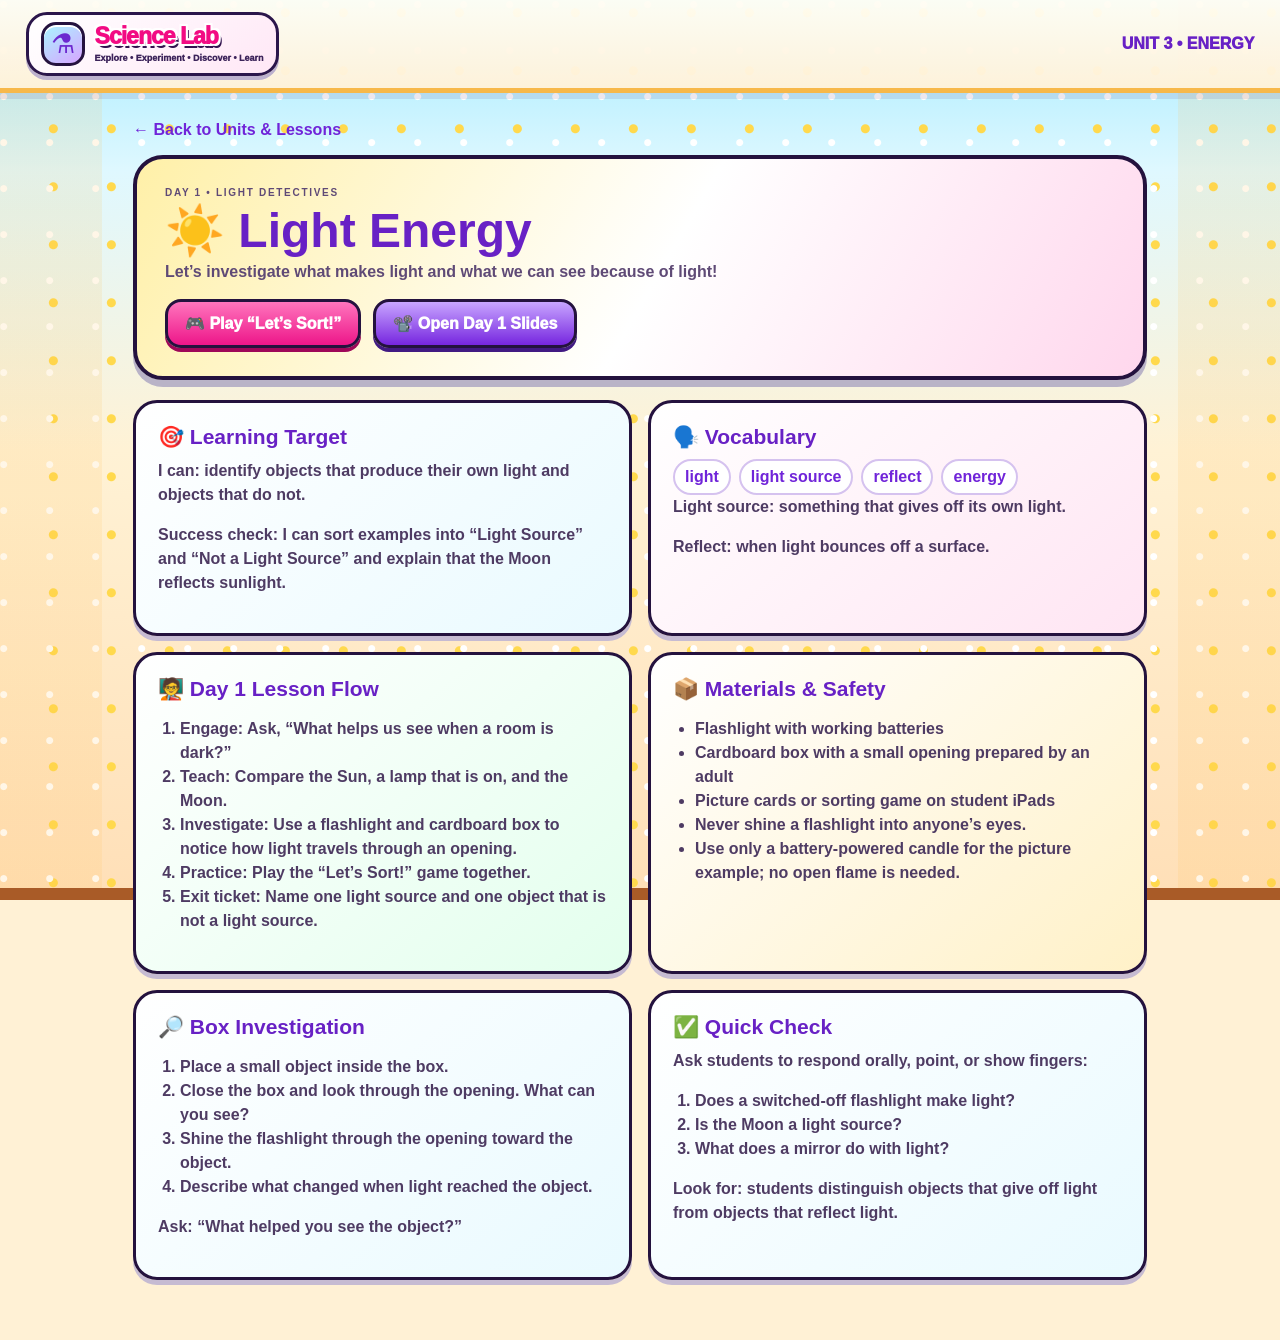
==== lesson-light-energy.html @ 43a88dc5 "Add Unit 3 Day 1 Light Energy lesson" ====
<!doctype html>
<html lang="en"><head><meta charset="utf-8"><meta name="viewport" content="width=device-width,initial-scale=1"><title>Day 1 • Light Energy | Science Lab</title><link rel="stylesheet" href="./teacher-dashboard.css"><style>
.lesson-wrap{max-width:1050px;margin:auto;padding:28px 18px 60px}.lesson-hero{padding:28px;border:4px solid #24123e;border-radius:30px;background:linear-gradient(120deg,#fff0a8,#fff 52%,#ffd7ed);box-shadow:0 7px 0 #b9b3c7}.lesson-hero h1{font-size:clamp(30px,5vw,48px);margin:4px 0;color:#6821c5}.lesson-hero p{font-weight:800;color:#5f4a76}.lesson-actions{display:flex;gap:12px;flex-wrap:wrap;margin-top:18px}.lesson-btn{display:inline-flex;align-items:center;justify-content:center;text-decoration:none;border:3px solid #24123e;border-radius:16px;padding:12px 17px;font-weight:1000;color:#fff;background:linear-gradient(#ff75bd,#ed1689);box-shadow:0 4px 0 #9e0758}.lesson-btn.secondary{background:linear-gradient(#c8a5ff,#7626df);box-shadow:0 4px 0 #411a82}.lesson-grid{display:grid;grid-template-columns:repeat(2,minmax(0,1fr));gap:16px;margin-top:20px}.lesson-card{padding:22px;border:3px solid #24123e;border-radius:24px;background:linear-gradient(140deg,#fff,#e9faff);box-shadow:0 5px 0 #c6bbd2}.lesson-card:nth-child(2){background:linear-gradient(140deg,#fff,#ffe5f3)}.lesson-card:nth-child(3){background:linear-gradient(140deg,#fff,#e3ffed)}.lesson-card:nth-child(4){background:linear-gradient(140deg,#fff,#fff1c8)}.lesson-card h2{color:#6821c5;font-size:21px;margin-bottom:10px}.lesson-card p,.lesson-card li{font-weight:700;line-height:1.5;color:#4e3b63}.lesson-card ul,.lesson-card ol{padding-left:22px}.vocab{display:flex;gap:8px;flex-wrap:wrap}.vocab span{border:2px solid #d5c2ef;background:#fff;border-radius:999px;padding:7px 10px;font-weight:900;color:#7024d9}.back{display:inline-block;margin-bottom:16px;font-weight:900;color:#7024d9;text-decoration:none}@media(max-width:650px){.lesson-grid{grid-template-columns:1fr}.lesson-hero{padding:20px}}
</style></head><body class="dashboard-page"><header class="dashboard-header"><a class="mini-brand" href="./teacher-dashboard.html"><span class="brand-flask">⚗</span><span><strong>Science Lab</strong><small>Explore • Experiment • Discover • Learn</small></span></a><div style="margin-left:auto;font-weight:1000;color:#6821c5">UNIT 3 • ENERGY</div></header><main class="lesson-wrap"><a class="back" href="./teacher-dashboard.html#units">← Back to Units &amp; Lessons</a><section class="lesson-hero"><p class="eyebrow">DAY 1 • LIGHT DETECTIVES</p><h1>☀️ Light Energy</h1><p>Let’s investigate what makes light and what we can see because of light!</p><div class="lesson-actions"><a class="lesson-btn" href="./light-energy-sort.html">🎮 Play “Let’s Sort!”</a><a class="lesson-btn secondary" href="./light-energy-day1-slides.html">📽️ Open Day 1 Slides</a></div></section><section class="lesson-grid"><article class="lesson-card"><h2>🎯 Learning Target</h2><p><b>I can:</b> identify objects that produce their own light and objects that do not.</p><p><b>Success check:</b> I can sort examples into “Light Source” and “Not a Light Source” and explain that the Moon reflects sunlight.</p></article><article class="lesson-card"><h2>🗣️ Vocabulary</h2><div class="vocab"><span>light</span><span>light source</span><span>reflect</span><span>energy</span></div><p><b>Light source:</b> something that gives off its own light.</p><p><b>Reflect:</b> when light bounces off a surface.</p></article><article class="lesson-card"><h2>🧑‍🏫 Day 1 Lesson Flow</h2><ol><li><b>Engage:</b> Ask, “What helps us see when a room is dark?”</li><li><b>Teach:</b> Compare the Sun, a lamp that is on, and the Moon.</li><li><b>Investigate:</b> Use a flashlight and cardboard box to notice how light travels through an opening.</li><li><b>Practice:</b> Play the “Let’s Sort!” game together.</li><li><b>Exit ticket:</b> Name one light source and one object that is not a light source.</li></ol></article><article class="lesson-card"><h2>📦 Materials &amp; Safety</h2><ul><li>Flashlight with working batteries</li><li>Cardboard box with a small opening prepared by an adult</li><li>Picture cards or sorting game on student iPads</li><li>Never shine a flashlight into anyone’s eyes.</li><li>Use only a battery-powered candle for the picture example; no open flame is needed.</li></ul></article><article class="lesson-card"><h2>🔎 Box Investigation</h2><ol><li>Place a small object inside the box.</li><li>Close the box and look through the opening. What can you see?</li><li>Shine the flashlight through the opening toward the object.</li><li>Describe what changed when light reached the object.</li></ol><p><b>Ask:</b> “What helped you see the object?”</p></article><article class="lesson-card"><h2>✅ Quick Check</h2><p>Ask students to respond orally, point, or show fingers:</p><ol><li>Does a switched-off flashlight make light?</li><li>Is the Moon a light source?</li><li>What does a mirror do with light?</li></ol><p><b>Look for:</b> students distinguish objects that give off light from objects that reflect light.</p></article></section></main></body></html>
---- teacher-dashboard.css ----
:root{--ink:#17133f;--purple:#7024d9;--pink:#f20b83;--blue:#078ff0;--yellow:#ffca22;--green:#10b96b;--orange:#ff7b19;--outline:#24123e}
*{box-sizing:border-box}
body.dashboard-page{margin:0;min-height:100vh;color:var(--ink);font-family:"Trebuchet MS",Arial,sans-serif;background:#fff1d5; background-image:radial-gradient(circle at 8% 10%,#fff 0 3px,transparent 4px),radial-gradient(circle at 92% 22%,#ffd94d 0 4px,transparent 5px),linear-gradient(180deg,#9feaff 0,#dff8ff 19%,#fff2d5 50%,#ffdfb7 100%);background-size:46px 46px,58px 58px,100% 100%;background-attachment:fixed}
.dashboard-page:before{content:"";position:fixed;inset:0;pointer-events:none;z-index:-1;background:linear-gradient(90deg,#ffbd4d22 0 8%,transparent 8% 92%,#ffbd4d22 92%);border-bottom:12px solid #a95b27}
.dashboard-header{position:sticky;top:0;z-index:5;display:flex;align-items:center;gap:12px;padding:12px clamp(14px,2vw,30px);background:linear-gradient(#fffdf4f5,#fff1d9f5);border-bottom:5px solid #f7b84a;box-shadow:0 6px 0 #4b28761c}
.mini-brand{display:flex;align-items:center;gap:10px;text-decoration:none;flex-shrink:0;padding:7px 12px;border:3px solid #2b164b;border-radius:21px;background:linear-gradient(145deg,#fff,#ffe7f6);box-shadow:0 4px 0 #bcb1ce}
.brand-flask{width:44px;height:44px;display:grid;place-items:center;border:3px solid #25123e;border-radius:15px;background:linear-gradient(145deg,#a9f4ff,#d7a5ff);font-size:27px;color:#6c28cf;box-shadow:inset 0 2px #fff}
.mini-brand strong{display:block;font-size:23px;line-height:1;font-weight:1000;letter-spacing:-1px;color:#f20b83;text-shadow:2px 2px #fff,-2px -2px #fff,2px -2px #fff,-2px 2px #fff,3px 4px #32134f}
.mini-brand small{display:block;margin-top:5px;font-size:9px;font-weight:1000;color:#3c235a;white-space:nowrap}
.top-tabs{display:flex;align-items:center;justify-content:center;gap:7px;flex:1}
.tab{padding:12px 13px;border:3px solid #24123e;border-radius:17px;text-decoration:none;font-size:12px;font-weight:1000;color:#fff;white-space:nowrap;background:linear-gradient(#b69aff,#7433e6);box-shadow:0 4px 0 #3e1b78;text-shadow:1px 2px #3c1b6b;transition:transform .15s}
.tab:nth-child(2){background:linear-gradient(#ff73b9,#f20b83);box-shadow:0 4px 0 #9e0758}.tab:nth-child(3){background:linear-gradient(#ffe66c,#ffb500);color:#3d1b33;text-shadow:0 1px #fff;box-shadow:0 4px 0 #b87900}.tab:nth-child(4){background:linear-gradient(#7df39c,#10b96b);box-shadow:0 4px 0 #087b43}.tab:nth-child(5){background:linear-gradient(#80d8ff,#078ff0);box-shadow:0 4px 0 #0759a7}.tab:nth-child(6){background:linear-gradient(#c3a0ff,#7024d9);box-shadow:0 4px 0 #3e1b78}
.tab:hover{transform:translateY(-2px)}.tab.active{filter:saturate(1.2);outline:3px solid #fff;outline-offset:-7px}
.profile-chip{display:flex;align-items:center;gap:8px;border:3px solid #291742;background:linear-gradient(#fff,#e7faff);border-radius:17px;padding:6px 10px;flex-shrink:0;box-shadow:0 4px 0 #aaa0bc}
.profile-avatar{width:35px;height:35px;display:grid;place-items:center;border-radius:50%;background:linear-gradient(#ff9acb,#ed298a);color:white;font-weight:1000;font-size:18px;border:3px solid white;outline:2px solid #301343}
.profile-chip b,.profile-chip small{display:block;line-height:1.2}.profile-chip b{font-size:12px}.profile-chip small{font-size:10px;color:#79658f}
.dashboard-main{max-width:1450px;margin:auto;padding:25px clamp(14px,2.5vw,36px) 26px}
.welcome-row{position:relative;display:flex;justify-content:space-between;align-items:center;gap:22px;margin:2px 0 23px;padding:25px 30px;border:4px solid #28133f;border-radius:35px;background:linear-gradient(110deg,#ffbfe1,#fff0fa 55%,#ffc9e5);box-shadow:0 7px 0 #c3287c, inset 0 0 0 4px #fff;outline:2px dashed #f34a9d;outline-offset:-12px;overflow:hidden}
.welcome-row:after{content:"✦  ★  ✧";position:absolute;right:25px;top:13px;font-size:27px;color:#ffb800;text-shadow:1px 2px #fff,2px 3px #a65a08;letter-spacing:9px}
.eyebrow{font-size:10px;font-weight:1000;letter-spacing:1.7px;color:#7929b8;margin:0 0 5px}
h1,h2,h3,p{margin-top:0}
.welcome-row h1{font-size:clamp(29px,3vw,43px);letter-spacing:-1px;margin:0 0 7px;font-weight:1000;color:#f20b83;text-shadow:2px 3px #fff,-2px -2px #fff,2px -2px #fff,-2px 2px #fff,4px 5px #6a174b}
.sparkle{color:#ffb900;text-shadow:1px 2px #fff,2px 3px #9e5c08}.subhead{font-size:14px;font-weight:900;color:#21123d;margin:0;max-width:700px}
.primary-action{position:relative;z-index:1;display:flex;align-items:center;justify-content:center;gap:9px;text-decoration:none;background:linear-gradient(#ff72b8,#ef087c);border:4px solid #28133f;border-radius:22px;padding:14px 20px;color:white;font-size:14px;font-weight:1000;box-shadow:0 5px 0 #a30b58,inset 0 2px #ffc8e5;white-space:nowrap;text-shadow:1px 2px #a30b58}
.summary-grid{display:grid;grid-template-columns:repeat(4,minmax(0,1fr));gap:14px;margin-bottom:25px}
.summary-card{min-height:124px;display:flex;align-items:center;gap:13px;position:relative;overflow:hidden;border:4px solid #25123e;border-radius:27px;padding:17px 15px;box-shadow:0 6px 0 #4b28764a,inset 0 0 0 3px #ffffffb5}
.card-pink{background:linear-gradient(145deg,#ffc7e4,#ff72b6)}.card-blue{background:linear-gradient(145deg,#c3f3ff,#4ac5ff)}.card-yellow{background:linear-gradient(145deg,#fff3a5,#ffc928)}.card-green{background:linear-gradient(145deg,#c7ffd8,#50e69a)}
.summary-icon{width:54px;height:54px;display:grid;place-items:center;flex-shrink:0;border-radius:18px;background:linear-gradient(#fff,#f2eaff);border:3px solid #28133f;box-shadow:0 4px 0 #4b287633;font-size:27px;font-weight:1000}
.card-pink .summary-icon{color:#ed087e}.card-blue .summary-icon{color:#078ff0}.card-yellow .summary-icon{color:#c07800}.card-green .summary-icon{color:#078b4a}
.summary-card p{font-size:12px;font-weight:1000;margin:0 0 1px;color:#21123d}.summary-card strong{display:block;font-size:29px;line-height:1.1;font-weight:1000;color:#21123d;text-shadow:1px 2px #fff8}.summary-card small{display:block;margin-top:5px;font-size:10px;font-weight:900;color:#38234d;max-width:180px}.summary-card i{position:absolute;right:12px;top:6px;font-size:27px;color:#fff;text-shadow:1px 2px #f09b16}
.content-grid{display:grid;grid-template-columns:minmax(0,1.45fr) minmax(320px,.9fr);gap:22px;align-items:start}
.panel{background:linear-gradient(145deg,#fffefa,#fff5e8);border:4px solid #2a1642;border-radius:30px;box-shadow:0 7px 0 #4b28764a,inset 0 0 0 4px #fff;padding:22px}
.panel-heading{display:flex;justify-content:space-between;align-items:center;gap:14px;margin-bottom:16px}
.panel h2{font-size:22px;font-weight:1000;letter-spacing:-.5px;margin:0 0 5px;color:#6821c5;text-shadow:1px 2px #eee0ff}
.panel-copy{font-size:12px;font-weight:800;color:#6b557d;margin:0;line-height:1.45;max-width:510px}
.text-link{font-size:12px;font-weight:1000;text-decoration:none;color:#f20b83;white-space:nowrap}
.unit-list{display:flex;flex-direction:column;gap:10px}
.unit-row{display:grid;grid-template-columns:43px 6px minmax(0,1fr) auto 34px auto;gap:11px;align-items:center;padding:11px 12px;border:3px solid #25123e;border-radius:21px;background:linear-gradient(110deg,#e4f8ff,#fff 60%,#e7faff);box-shadow:0 4px 0 #b9b3c7,inset 0 0 0 2px #ffffff}
.unit-row:nth-child(2){background:linear-gradient(110deg,#fff0c2,#fff 60%,#ffe1b6)}.unit-row:nth-child(3){background:linear-gradient(110deg,#f2e4ff,#fff 60%,#ffd9ef)}.unit-row:nth-child(4){background:linear-gradient(110deg,#d8ffe8,#fff 60%,#bdf8e3)}.unit-row:nth-child(5){background:linear-gradient(110deg,#ffe1f1,#fff 60%,#ffd1e8)}
.unit-row:hover{transform:translateY(-1px);box-shadow:0 6px 0 #b9b3c7}
.unit-number{height:41px;width:41px;display:grid;place-items:center;border-radius:50%;font-size:14px;font-weight:1000;color:white;border:3px solid #24123e;box-shadow:inset 0 2px #ffffffb3,0 3px #0002}
.pink-number{background:linear-gradient(#ff75bd,#ed1689)}.blue-number{background:linear-gradient(#69d9ff,#078ff0)}.yellow-number{background:linear-gradient(#ffe86e,#ffae00)}.green-number{background:linear-gradient(#7af4a7,#0ab765)}.purple-number{background:linear-gradient(#c5a4ff,#7024d9)}
.unit-color{height:41px;border:2px solid #24123e;border-radius:8px}.pink-line{background:#f56ba9}.blue-line{background:#4dbcf1}.yellow-line{background:#ffc64d}.green-line{background:#5ed69a}.purple-line{background:#a68ae8}
.unit-info h3{font-size:13px;margin:0 0 3px;font-weight:1000;color:#21123d}.unit-info p{font-size:11px;color:#6c527e;font-weight:900;margin:0}
.unit-status{background:#fff;border:2px solid #d8c6ec;border-radius:999px;padding:6px 9px;font-size:9px;font-weight:1000;color:#7138bd;white-space:nowrap}
.unit-open{width:32px;height:32px;border:3px solid #24123e;border-radius:50%;background:linear-gradient(#c8a5ff,#7626df);color:#fff;font-size:20px;font-weight:1000;cursor:pointer;box-shadow:0 3px 0 #411a82}.unit-delete{border:3px solid #24123e;border-radius:13px;background:linear-gradient(#ffb8d9,#f20b83);color:#fff;padding:7px 11px;font-size:11px;font-weight:1000;font-family:inherit;cursor:pointer;box-shadow:0 3px 0 #9e0758,inset 0 2px #ffe0ef;text-shadow:1px 1px #9e0758;white-space:nowrap}.unit-delete:hover{transform:translateY(-1px);filter:brightness(1.04)}.unit-delete:disabled{opacity:.6;cursor:wait;transform:none}
.more-units{border:3px dashed #e83f9b;border-radius:18px;padding:12px 14px;color:#8b1c74;background:#fff0f8;font-size:12px;font-weight:1000}.more-units summary{cursor:pointer}.more-unit-items{padding:8px 0 0 4px;color:#5f5278}.more-unit-items p{font-size:11px;margin:8px 0}
.add-unit{margin-top:13px;width:100%;border:3px dashed #8e5bd3;border-radius:17px;background:#f7efff;color:#6925c7;padding:12px;font-weight:1000;cursor:pointer}
.side-column{display:flex;flex-direction:column;gap:18px}.orbit-doodle{font-size:30px;color:#ffb900;text-shadow:1px 2px #fff}
.quick-action{display:grid;grid-template-columns:42px minmax(0,1fr) 18px;align-items:center;gap:11px;text-decoration:none;padding:12px;border:3px solid #28133f;border-radius:20px;margin-top:10px;box-shadow:0 4px 0 #bdb2c9}
.pink-quick{background:linear-gradient(110deg,#ffc8e4,#fff4fa);color:#a62a68}.blue-quick{background:linear-gradient(110deg,#c5f2ff,#f2fbff);color:#176fa0}.green-quick{background:linear-gradient(110deg,#c8ffda,#f3fff7);color:#23794c}
.quick-icon{width:39px;height:39px;display:grid;place-items:center;background:#fff;border:3px solid #28133f;border-radius:14px;font-size:22px;font-weight:1000}
.quick-action b,.quick-action small{display:block}.quick-action b{font-size:12px;font-weight:1000}.quick-action small{font-size:10px;font-weight:800;margin-top:3px;color:#655477}.quick-action>span:last-child{font-size:19px;font-weight:1000}
.privacy-panel{display:grid;grid-template-columns:96px minmax(0,1fr);align-items:center;gap:15px;background:linear-gradient(130deg,#d7ffe5,#f6fff8);border-color:#24123e}
.privacy-illustration{height:100px;position:relative;display:grid;place-items:center}.shield{z-index:1;width:58px;height:66px;display:grid;place-items:center;clip-path:polygon(50% 0,94% 16%,87% 70%,50% 100%,13% 70%,6% 16%);background:linear-gradient(145deg,#4bdc8a,#087d48);color:white;font-size:30px;font-weight:1000;filter:drop-shadow(2px 4px #286b4d)}
.orbit{position:absolute;border:3px solid #64dca1;border-radius:50%;width:91px;height:36px;transform:rotate(-35deg)}.orbit-two{transform:rotate(45deg);border-color:#f8a9d0;width:84px;height:29px}
.privacy-panel h2{font-size:17px;line-height:1.2;margin:0 0 7px;color:#08683d}.privacy-panel p:not(.eyebrow){font-size:11px;font-weight:800;line-height:1.45;color:#416a58;margin:0 0 9px}
.privacy-tag{display:inline-flex;align-items:center;gap:6px;padding:6px 10px;border:2px solid #187847;border-radius:999px;background:#fff;color:#147243;font-size:10px;font-weight:1000}
.footer-note{display:flex;align-items:center;gap:12px;margin:23px 0 0;padding:15px 20px;background:linear-gradient(90deg,#fff0b2,#ffe3ee);border:3px solid #28133f;border-radius:21px;box-shadow:0 5px 0 #b9a3bd;color:#4b2b55}
.footer-star{font-size:25px;color:#e5a21e;text-shadow:1px 2px #fff}.footer-note p{flex:1;font-size:12px;margin:0;font-weight:800}.footer-note a{font-size:11px;font-weight:1000;text-decoration:none;white-space:nowrap;color:#7752b1}
.prototype-note{text-align:center;font-size:10px;font-weight:800;color:#725e83;margin:17px 0 0}
.notice{position:fixed;bottom:22px;left:50%;transform:translateX(-50%);z-index:10;width:min(520px,calc(100% - 30px));padding:14px 18px;background:#38215f;color:white;border:3px solid #c6a6fa;border-radius:18px;box-shadow:0 8px 24px #29174330;text-align:center;font-size:13px;font-weight:900}
:focus-visible{outline:4px solid #078ff0;outline-offset:3px}
@media(max-width:1180px){.dashboard-header{flex-wrap:wrap;gap:12px}.top-tabs{order:3;flex-basis:100%;justify-content:flex-start;overflow-x:auto;padding:3px 0 7px}.summary-grid{grid-template-columns:repeat(2,minmax(0,1fr))}.content-grid{grid-template-columns:minmax(0,1.2fr) minmax(290px,.8fr)}}
@media(max-width:780px){.dashboard-main{padding-top:22px}.welcome-row{align-items:flex-start;flex-direction:column;padding:23px}.primary-action{align-self:stretch}.content-grid{grid-template-columns:1fr}.dashboard-header{position:relative}.profile-chip{margin-left:auto}.mini-brand strong{font-size:19px}}
@media(max-width:520px){.summary-grid{gap:9px}.summary-card{padding:13px 11px;gap:9px;min-height:114px;border-radius:21px}.summary-icon{width:39px;height:39px;border-radius:13px;font-size:22px}.summary-card strong{font-size:24px}.summary-card small{font-size:9px}.panel{padding:15px;border-radius:24px}.unit-row{grid-template-columns:34px 5px minmax(0,1fr) 28px auto;gap:8px;padding:9px}.unit-number{width:33px;height:34px;font-size:12px}.unit-status{display:none}.unit-info h3{font-size:12px}.privacy-panel{grid-template-columns:70px minmax(0,1fr);gap:10px}.footer-note{align-items:flex-start;flex-wrap:wrap}.footer-note p{flex-basis:calc(100% - 40px)}.footer-note a{margin-left:38px}.profile-chip small{display:none}.welcome-row:after{opacity:.35}}
@media(prefers-reduced-motion:reduce){*{transition:none!important}}
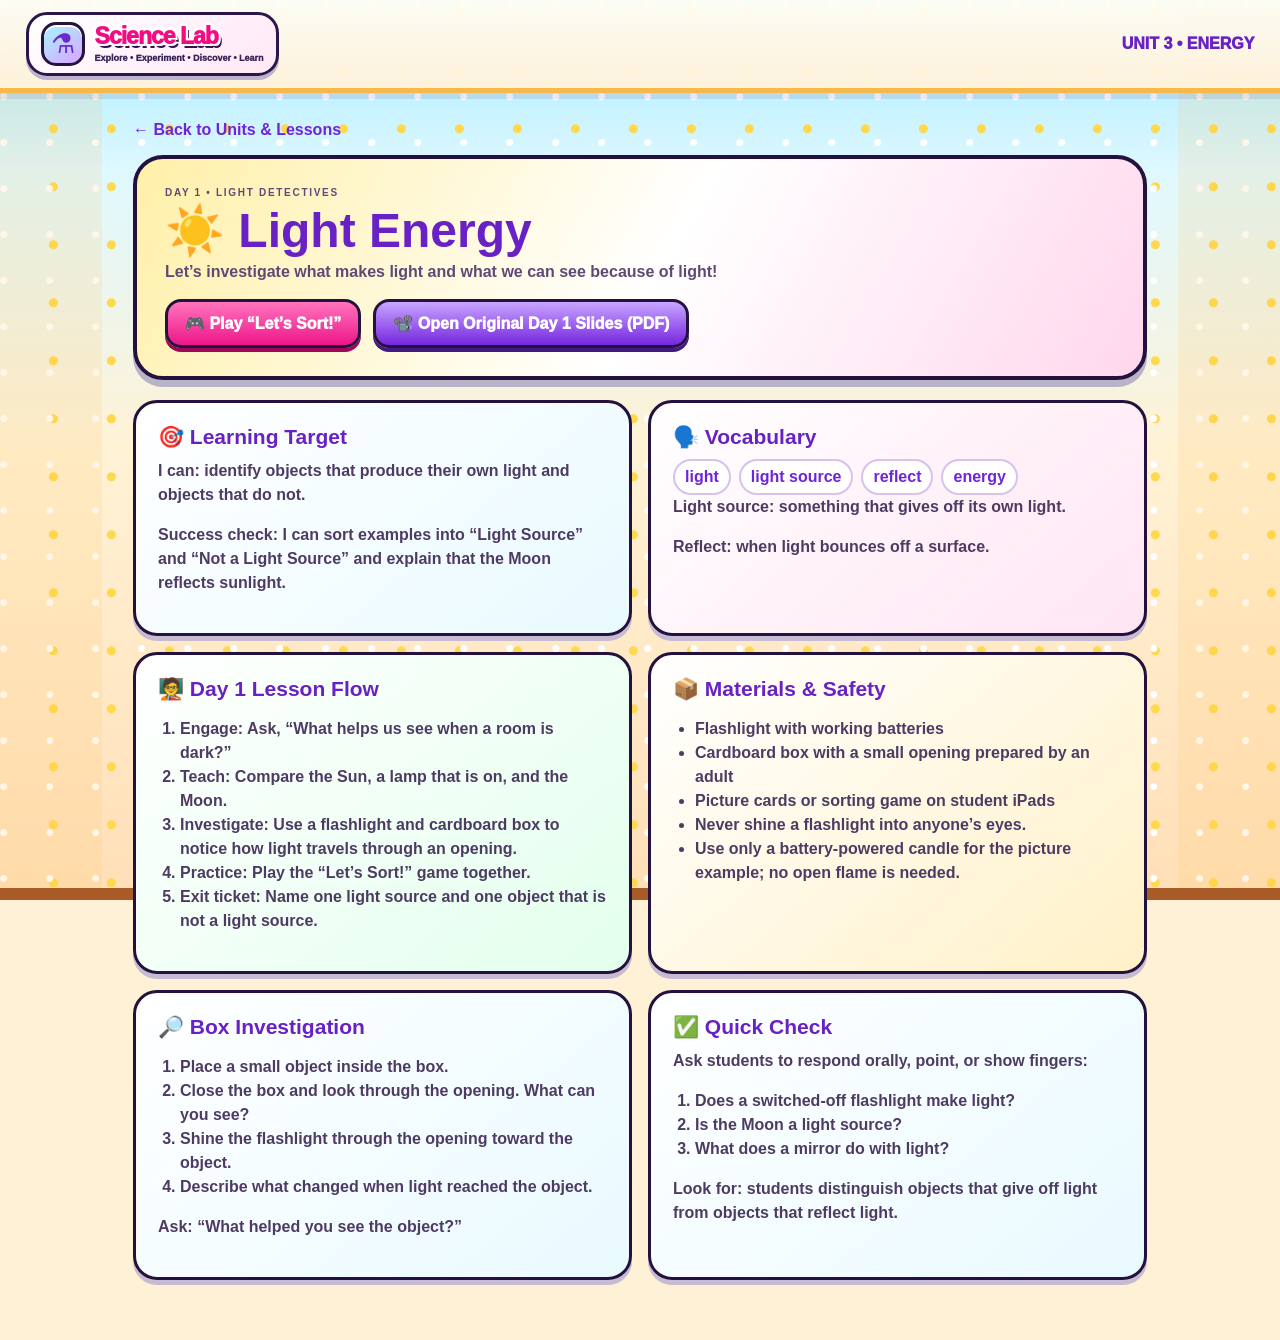
==== commit e009c07a: "Link Day 1 lesson directly to original Light Energy PDF" ====
--- a/lesson-light-energy.html
+++ b/lesson-light-energy.html
@@ -1,4 +1,4 @@
 <!doctype html>
 <html lang="en"><head><meta charset="utf-8"><meta name="viewport" content="width=device-width,initial-scale=1"><title>Day 1 • Light Energy | Science Lab</title><link rel="stylesheet" href="./teacher-dashboard.css"><style>
 .lesson-wrap{max-width:1050px;margin:auto;padding:28px 18px 60px}.lesson-hero{padding:28px;border:4px solid #24123e;border-radius:30px;background:linear-gradient(120deg,#fff0a8,#fff 52%,#ffd7ed);box-shadow:0 7px 0 #b9b3c7}.lesson-hero h1{font-size:clamp(30px,5vw,48px);margin:4px 0;color:#6821c5}.lesson-hero p{font-weight:800;color:#5f4a76}.lesson-actions{display:flex;gap:12px;flex-wrap:wrap;margin-top:18px}.lesson-btn{display:inline-flex;align-items:center;justify-content:center;text-decoration:none;border:3px solid #24123e;border-radius:16px;padding:12px 17px;font-weight:1000;color:#fff;background:linear-gradient(#ff75bd,#ed1689);box-shadow:0 4px 0 #9e0758}.lesson-btn.secondary{background:linear-gradient(#c8a5ff,#7626df);box-shadow:0 4px 0 #411a82}.lesson-grid{display:grid;grid-template-columns:repeat(2,minmax(0,1fr));gap:16px;margin-top:20px}.lesson-card{padding:22px;border:3px solid #24123e;border-radius:24px;background:linear-gradient(140deg,#fff,#e9faff);box-shadow:0 5px 0 #c6bbd2}.lesson-card:nth-child(2){background:linear-gradient(140deg,#fff,#ffe5f3)}.lesson-card:nth-child(3){background:linear-gradient(140deg,#fff,#e3ffed)}.lesson-card:nth-child(4){background:linear-gradient(140deg,#fff,#fff1c8)}.lesson-card h2{color:#6821c5;font-size:21px;margin-bottom:10px}.lesson-card p,.lesson-card li{font-weight:700;line-height:1.5;color:#4e3b63}.lesson-card ul,.lesson-card ol{padding-left:22px}.vocab{display:flex;gap:8px;flex-wrap:wrap}.vocab span{border:2px solid #d5c2ef;background:#fff;border-radius:999px;padding:7px 10px;font-weight:900;color:#7024d9}.back{display:inline-block;margin-bottom:16px;font-weight:900;color:#7024d9;text-decoration:none}@media(max-width:650px){.lesson-grid{grid-template-columns:1fr}.lesson-hero{padding:20px}}
-</style></head><body class="dashboard-page"><header class="dashboard-header"><a class="mini-brand" href="./teacher-dashboard.html"><span class="brand-flask">⚗</span><span><strong>Science Lab</strong><small>Explore • Experiment • Discover • Learn</small></span></a><div style="margin-left:auto;font-weight:1000;color:#6821c5">UNIT 3 • ENERGY</div></header><main class="lesson-wrap"><a class="back" href="./teacher-dashboard.html#units">← Back to Units &amp; Lessons</a><section class="lesson-hero"><p class="eyebrow">DAY 1 • LIGHT DETECTIVES</p><h1>☀️ Light Energy</h1><p>Let’s investigate what makes light and what we can see because of light!</p><div class="lesson-actions"><a class="lesson-btn" href="./light-energy-sort.html">🎮 Play “Let’s Sort!”</a><a class="lesson-btn secondary" href="./light-energy-day1-slides.html">📽️ Open Day 1 Slides</a></div></section><section class="lesson-grid"><article class="lesson-card"><h2>🎯 Learning Target</h2><p><b>I can:</b> identify objects that produce their own light and objects that do not.</p><p><b>Success check:</b> I can sort examples into “Light Source” and “Not a Light Source” and explain that the Moon reflects sunlight.</p></article><article class="lesson-card"><h2>🗣️ Vocabulary</h2><div class="vocab"><span>light</span><span>light source</span><span>reflect</span><span>energy</span></div><p><b>Light source:</b> something that gives off its own light.</p><p><b>Reflect:</b> when light bounces off a surface.</p></article><article class="lesson-card"><h2>🧑‍🏫 Day 1 Lesson Flow</h2><ol><li><b>Engage:</b> Ask, “What helps us see when a room is dark?”</li><li><b>Teach:</b> Compare the Sun, a lamp that is on, and the Moon.</li><li><b>Investigate:</b> Use a flashlight and cardboard box to notice how light travels through an opening.</li><li><b>Practice:</b> Play the “Let’s Sort!” game together.</li><li><b>Exit ticket:</b> Name one light source and one object that is not a light source.</li></ol></article><article class="lesson-card"><h2>📦 Materials &amp; Safety</h2><ul><li>Flashlight with working batteries</li><li>Cardboard box with a small opening prepared by an adult</li><li>Picture cards or sorting game on student iPads</li><li>Never shine a flashlight into anyone’s eyes.</li><li>Use only a battery-powered candle for the picture example; no open flame is needed.</li></ul></article><article class="lesson-card"><h2>🔎 Box Investigation</h2><ol><li>Place a small object inside the box.</li><li>Close the box and look through the opening. What can you see?</li><li>Shine the flashlight through the opening toward the object.</li><li>Describe what changed when light reached the object.</li></ol><p><b>Ask:</b> “What helped you see the object?”</p></article><article class="lesson-card"><h2>✅ Quick Check</h2><p>Ask students to respond orally, point, or show fingers:</p><ol><li>Does a switched-off flashlight make light?</li><li>Is the Moon a light source?</li><li>What does a mirror do with light?</li></ol><p><b>Look for:</b> students distinguish objects that give off light from objects that reflect light.</p></article></section></main></body></html>+</style></head><body class="dashboard-page"><header class="dashboard-header"><a class="mini-brand" href="./teacher-dashboard.html"><span class="brand-flask">⚗</span><span><strong>Science Lab</strong><small>Explore • Experiment • Discover • Learn</small></span></a><div style="margin-left:auto;font-weight:1000;color:#6821c5">UNIT 3 • ENERGY</div></header><main class="lesson-wrap"><a class="back" href="./teacher-dashboard.html#units">← Back to Units &amp; Lessons</a><section class="lesson-hero"><p class="eyebrow">DAY 1 • LIGHT DETECTIVES</p><h1>☀️ Light Energy</h1><p>Let’s investigate what makes light and what we can see because of light!</p><div class="lesson-actions"><a class="lesson-btn" href="./light-energy-sort.html">🎮 Play “Let’s Sort!”</a><a class="lesson-btn secondary" href="./Sciecne%20Q2%20Week%201_%20Unit%203%20Light%20Energy%20.pdf" target="_blank" rel="noopener">📽️ Open Original Day 1 Slides (PDF)</a></div></section><section class="lesson-grid"><article class="lesson-card"><h2>🎯 Learning Target</h2><p><b>I can:</b> identify objects that produce their own light and objects that do not.</p><p><b>Success check:</b> I can sort examples into “Light Source” and “Not a Light Source” and explain that the Moon reflects sunlight.</p></article><article class="lesson-card"><h2>🗣️ Vocabulary</h2><div class="vocab"><span>light</span><span>light source</span><span>reflect</span><span>energy</span></div><p><b>Light source:</b> something that gives off its own light.</p><p><b>Reflect:</b> when light bounces off a surface.</p></article><article class="lesson-card"><h2>🧑‍🏫 Day 1 Lesson Flow</h2><ol><li><b>Engage:</b> Ask, “What helps us see when a room is dark?”</li><li><b>Teach:</b> Compare the Sun, a lamp that is on, and the Moon.</li><li><b>Investigate:</b> Use a flashlight and cardboard box to notice how light travels through an opening.</li><li><b>Practice:</b> Play the “Let’s Sort!” game together.</li><li><b>Exit ticket:</b> Name one light source and one object that is not a light source.</li></ol></article><article class="lesson-card"><h2>📦 Materials &amp; Safety</h2><ul><li>Flashlight with working batteries</li><li>Cardboard box with a small opening prepared by an adult</li><li>Picture cards or sorting game on student iPads</li><li>Never shine a flashlight into anyone’s eyes.</li><li>Use only a battery-powered candle for the picture example; no open flame is needed.</li></ul></article><article class="lesson-card"><h2>🔎 Box Investigation</h2><ol><li>Place a small object inside the box.</li><li>Close the box and look through the opening. What can you see?</li><li>Shine the flashlight through the opening toward the object.</li><li>Describe what changed when light reached the object.</li></ol><p><b>Ask:</b> “What helped you see the object?”</p></article><article class="lesson-card"><h2>✅ Quick Check</h2><p>Ask students to respond orally, point, or show fingers:</p><ol><li>Does a switched-off flashlight make light?</li><li>Is the Moon a light source?</li><li>What does a mirror do with light?</li></ol><p><b>Look for:</b> students distinguish objects that give off light from objects that reflect light.</p></article></section></main></body></html>
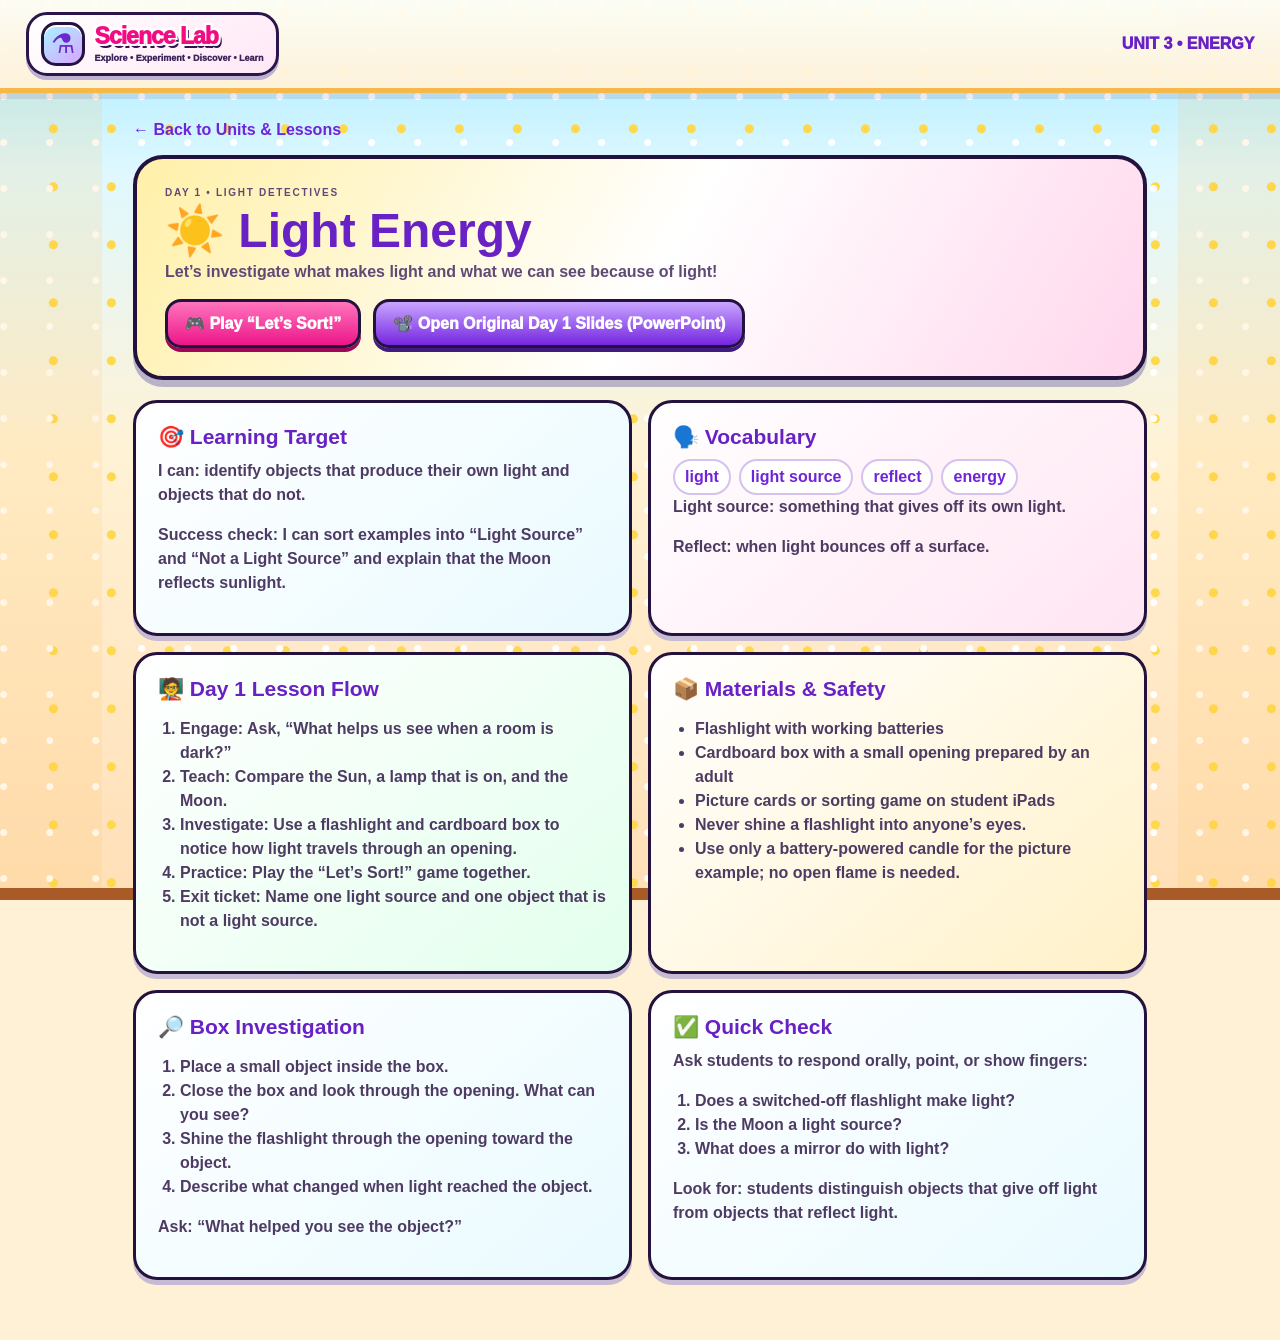
==== commit b2148e7a: "Use original PowerPoint for Light Energy slides" ====
--- a/lesson-light-energy.html
+++ b/lesson-light-energy.html
@@ -1,4 +1,4 @@
 <!doctype html>
 <html lang="en"><head><meta charset="utf-8"><meta name="viewport" content="width=device-width,initial-scale=1"><title>Day 1 • Light Energy | Science Lab</title><link rel="stylesheet" href="./teacher-dashboard.css"><style>
 .lesson-wrap{max-width:1050px;margin:auto;padding:28px 18px 60px}.lesson-hero{padding:28px;border:4px solid #24123e;border-radius:30px;background:linear-gradient(120deg,#fff0a8,#fff 52%,#ffd7ed);box-shadow:0 7px 0 #b9b3c7}.lesson-hero h1{font-size:clamp(30px,5vw,48px);margin:4px 0;color:#6821c5}.lesson-hero p{font-weight:800;color:#5f4a76}.lesson-actions{display:flex;gap:12px;flex-wrap:wrap;margin-top:18px}.lesson-btn{display:inline-flex;align-items:center;justify-content:center;text-decoration:none;border:3px solid #24123e;border-radius:16px;padding:12px 17px;font-weight:1000;color:#fff;background:linear-gradient(#ff75bd,#ed1689);box-shadow:0 4px 0 #9e0758}.lesson-btn.secondary{background:linear-gradient(#c8a5ff,#7626df);box-shadow:0 4px 0 #411a82}.lesson-grid{display:grid;grid-template-columns:repeat(2,minmax(0,1fr));gap:16px;margin-top:20px}.lesson-card{padding:22px;border:3px solid #24123e;border-radius:24px;background:linear-gradient(140deg,#fff,#e9faff);box-shadow:0 5px 0 #c6bbd2}.lesson-card:nth-child(2){background:linear-gradient(140deg,#fff,#ffe5f3)}.lesson-card:nth-child(3){background:linear-gradient(140deg,#fff,#e3ffed)}.lesson-card:nth-child(4){background:linear-gradient(140deg,#fff,#fff1c8)}.lesson-card h2{color:#6821c5;font-size:21px;margin-bottom:10px}.lesson-card p,.lesson-card li{font-weight:700;line-height:1.5;color:#4e3b63}.lesson-card ul,.lesson-card ol{padding-left:22px}.vocab{display:flex;gap:8px;flex-wrap:wrap}.vocab span{border:2px solid #d5c2ef;background:#fff;border-radius:999px;padding:7px 10px;font-weight:900;color:#7024d9}.back{display:inline-block;margin-bottom:16px;font-weight:900;color:#7024d9;text-decoration:none}@media(max-width:650px){.lesson-grid{grid-template-columns:1fr}.lesson-hero{padding:20px}}
-</style></head><body class="dashboard-page"><header class="dashboard-header"><a class="mini-brand" href="./teacher-dashboard.html"><span class="brand-flask">⚗</span><span><strong>Science Lab</strong><small>Explore • Experiment • Discover • Learn</small></span></a><div style="margin-left:auto;font-weight:1000;color:#6821c5">UNIT 3 • ENERGY</div></header><main class="lesson-wrap"><a class="back" href="./teacher-dashboard.html#units">← Back to Units &amp; Lessons</a><section class="lesson-hero"><p class="eyebrow">DAY 1 • LIGHT DETECTIVES</p><h1>☀️ Light Energy</h1><p>Let’s investigate what makes light and what we can see because of light!</p><div class="lesson-actions"><a class="lesson-btn" href="./light-energy-sort.html">🎮 Play “Let’s Sort!”</a><a class="lesson-btn secondary" href="./Sciecne%20Q2%20Week%201_%20Unit%203%20Light%20Energy%20.pdf" target="_blank" rel="noopener">📽️ Open Original Day 1 Slides (PDF)</a></div></section><section class="lesson-grid"><article class="lesson-card"><h2>🎯 Learning Target</h2><p><b>I can:</b> identify objects that produce their own light and objects that do not.</p><p><b>Success check:</b> I can sort examples into “Light Source” and “Not a Light Source” and explain that the Moon reflects sunlight.</p></article><article class="lesson-card"><h2>🗣️ Vocabulary</h2><div class="vocab"><span>light</span><span>light source</span><span>reflect</span><span>energy</span></div><p><b>Light source:</b> something that gives off its own light.</p><p><b>Reflect:</b> when light bounces off a surface.</p></article><article class="lesson-card"><h2>🧑‍🏫 Day 1 Lesson Flow</h2><ol><li><b>Engage:</b> Ask, “What helps us see when a room is dark?”</li><li><b>Teach:</b> Compare the Sun, a lamp that is on, and the Moon.</li><li><b>Investigate:</b> Use a flashlight and cardboard box to notice how light travels through an opening.</li><li><b>Practice:</b> Play the “Let’s Sort!” game together.</li><li><b>Exit ticket:</b> Name one light source and one object that is not a light source.</li></ol></article><article class="lesson-card"><h2>📦 Materials &amp; Safety</h2><ul><li>Flashlight with working batteries</li><li>Cardboard box with a small opening prepared by an adult</li><li>Picture cards or sorting game on student iPads</li><li>Never shine a flashlight into anyone’s eyes.</li><li>Use only a battery-powered candle for the picture example; no open flame is needed.</li></ul></article><article class="lesson-card"><h2>🔎 Box Investigation</h2><ol><li>Place a small object inside the box.</li><li>Close the box and look through the opening. What can you see?</li><li>Shine the flashlight through the opening toward the object.</li><li>Describe what changed when light reached the object.</li></ol><p><b>Ask:</b> “What helped you see the object?”</p></article><article class="lesson-card"><h2>✅ Quick Check</h2><p>Ask students to respond orally, point, or show fingers:</p><ol><li>Does a switched-off flashlight make light?</li><li>Is the Moon a light source?</li><li>What does a mirror do with light?</li></ol><p><b>Look for:</b> students distinguish objects that give off light from objects that reflect light.</p></article></section></main></body></html>+</style></head><body class="dashboard-page"><header class="dashboard-header"><a class="mini-brand" href="./teacher-dashboard.html"><span class="brand-flask">⚗</span><span><strong>Science Lab</strong><small>Explore • Experiment • Discover • Learn</small></span></a><div style="margin-left:auto;font-weight:1000;color:#6821c5">UNIT 3 • ENERGY</div></header><main class="lesson-wrap"><a class="back" href="./teacher-dashboard.html#units">← Back to Units &amp; Lessons</a><section class="lesson-hero"><p class="eyebrow">DAY 1 • LIGHT DETECTIVES</p><h1>☀️ Light Energy</h1><p>Let’s investigate what makes light and what we can see because of light!</p><div class="lesson-actions"><a class="lesson-btn" href="./light-energy-sort.html">🎮 Play “Let’s Sort!”</a><a class="lesson-btn secondary" href="./Sciecne%20Q2%20Week%201_%20Unit%203%20Light%20Energy%20.pptx" target="_blank" rel="noopener">📽️ Open Original Day 1 Slides (PowerPoint)</a></div></section><section class="lesson-grid"><article class="lesson-card"><h2>🎯 Learning Target</h2><p><b>I can:</b> identify objects that produce their own light and objects that do not.</p><p><b>Success check:</b> I can sort examples into “Light Source” and “Not a Light Source” and explain that the Moon reflects sunlight.</p></article><article class="lesson-card"><h2>🗣️ Vocabulary</h2><div class="vocab"><span>light</span><span>light source</span><span>reflect</span><span>energy</span></div><p><b>Light source:</b> something that gives off its own light.</p><p><b>Reflect:</b> when light bounces off a surface.</p></article><article class="lesson-card"><h2>🧑‍🏫 Day 1 Lesson Flow</h2><ol><li><b>Engage:</b> Ask, “What helps us see when a room is dark?”</li><li><b>Teach:</b> Compare the Sun, a lamp that is on, and the Moon.</li><li><b>Investigate:</b> Use a flashlight and cardboard box to notice how light travels through an opening.</li><li><b>Practice:</b> Play the “Let’s Sort!” game together.</li><li><b>Exit ticket:</b> Name one light source and one object that is not a light source.</li></ol></article><article class="lesson-card"><h2>📦 Materials &amp; Safety</h2><ul><li>Flashlight with working batteries</li><li>Cardboard box with a small opening prepared by an adult</li><li>Picture cards or sorting game on student iPads</li><li>Never shine a flashlight into anyone’s eyes.</li><li>Use only a battery-powered candle for the picture example; no open flame is needed.</li></ul></article><article class="lesson-card"><h2>🔎 Box Investigation</h2><ol><li>Place a small object inside the box.</li><li>Close the box and look through the opening. What can you see?</li><li>Shine the flashlight through the opening toward the object.</li><li>Describe what changed when light reached the object.</li></ol><p><b>Ask:</b> “What helped you see the object?”</p></article><article class="lesson-card"><h2>✅ Quick Check</h2><p>Ask students to respond orally, point, or show fingers:</p><ol><li>Does a switched-off flashlight make light?</li><li>Is the Moon a light source?</li><li>What does a mirror do with light?</li></ol><p><b>Look for:</b> students distinguish objects that give off light from objects that reflect light.</p></article></section></main></body></html>
